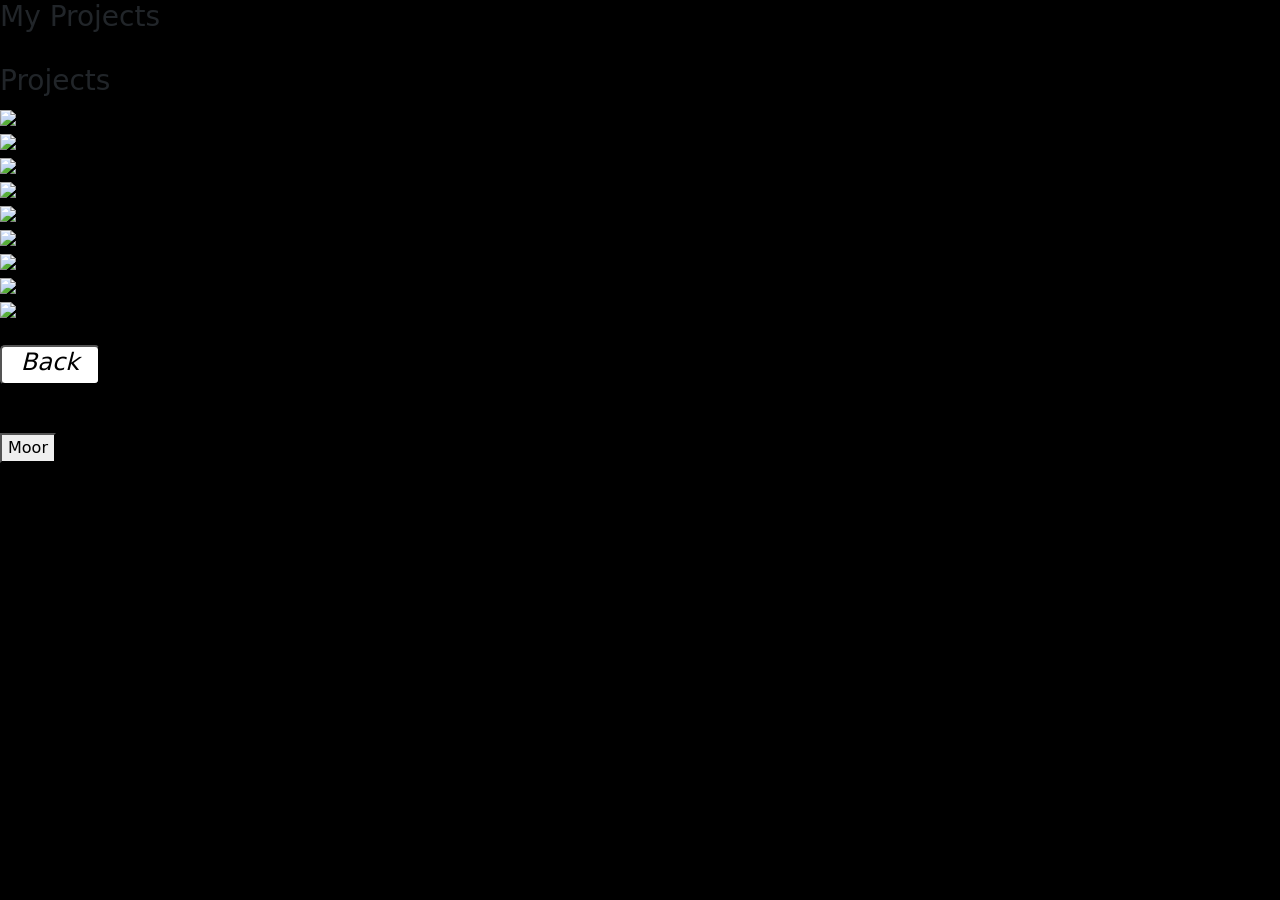
==== project.html @ cc91ec03 "Add files via upload" ====
<!DOCTYPE html>
<html lang="en">
<head>
    <meta charset="UTF-8">
    <meta name="viewport" content="width=device-width, initial-scale=1.0">
    <title>Document</title>
    <!-- Bootstrap CSS -->
  <link href="https://cdn.jsdelivr.net/npm/bootstrap@5.3.2/dist/css/bootstrap.min.css" rel="stylesheet">

  <!-- Google Font -->
  <link href="https://fonts.googleapis.com/css2?family=Cinzel:wght@500;700&display=swap" rel="stylesheet">

  <link rel="stylesheet" type="text/css" href="styles.css">
</head>
<body style="background-color: black;">
      
	<div class="loader">
		<div class="intro">
			<h3 class="intro-title">My Projects</h3>
		</div>
	</div>
      <section id="projects1">
    	<div class="cover1"></div>
    	<h3 class="project-title" style="margin-top: 30px;">Projects</h3>
    	<div class="projects-container1">
			<div class="project1">
				<a href="#"><img class="pro-img" src="img/1119.jpg"></a>
				
			</div>
			<div class="project1">
				<a href="#"><img class="pro-img" src="img/air plan mock up.jpg"></a>
				
			</div>
			<div class="project1">
				<a href="#"><img class="pro-img" src="img/Business Card.jpg"></a>
				
			</div>


            <div class="project1">
				<a href="#"><img class="pro-img" src="img/Coffee.Packaging.Mockup.jpg"></a>
				
			</div>
			<div class="project1">
				<a href="#"><img class="pro-img" src="img/e-01.jpg"></a>
				
			</div>
			<div class="project1">
				<a href="#"><img class="pro-img" src="img/gg.jpg"></a>
				
			</div>

            <div class="project1">
				<a href="#"><img class="pro-img" src="img/M003T125_Coffee_Cup_Holder_05.jpg"></a>
				
			</div>
			<div class="project1">
				<a href="#"><img class="pro-img" src="img/PSD_05.jpg"></a>
				
			</div>
			<div class="project1">
				<a href="#"><img class="pro-img" src="img/Round Sign Mockup.jpg"></a>
				
			</div>

           
    	</div>
        <br>
         <a href="index.html"><button style="width: 100px; height: 40px; border-radius: 5px; background-color: white; color: black;"><b><i><h4>Back</h4></i></b></button></a>
         <br>
         <br>
    	<img class="svg8" src="svg/square-poly.svg" alt="">
    	<img class="svg9" src="svg/square-poly.svg" alt=""> 
        <img class="svg8" src="svg/square-poly.svg" alt="">
    	<img class="svg9" src="svg/square-poly.svg" alt="">
    </section>
    <!-- <a href="project.html" class="nav-btn pos2" style="background-color: white; color: black;">More Projects</a> -->

    <button>Moor</button>
        <!-- Bootstrap JS -->
  <script src="https://cdn.jsdelivr.net/npm/bootstrap@5.3.2/dist/js/bootstrap.bundle.min.js"></script>

</body>
</html>
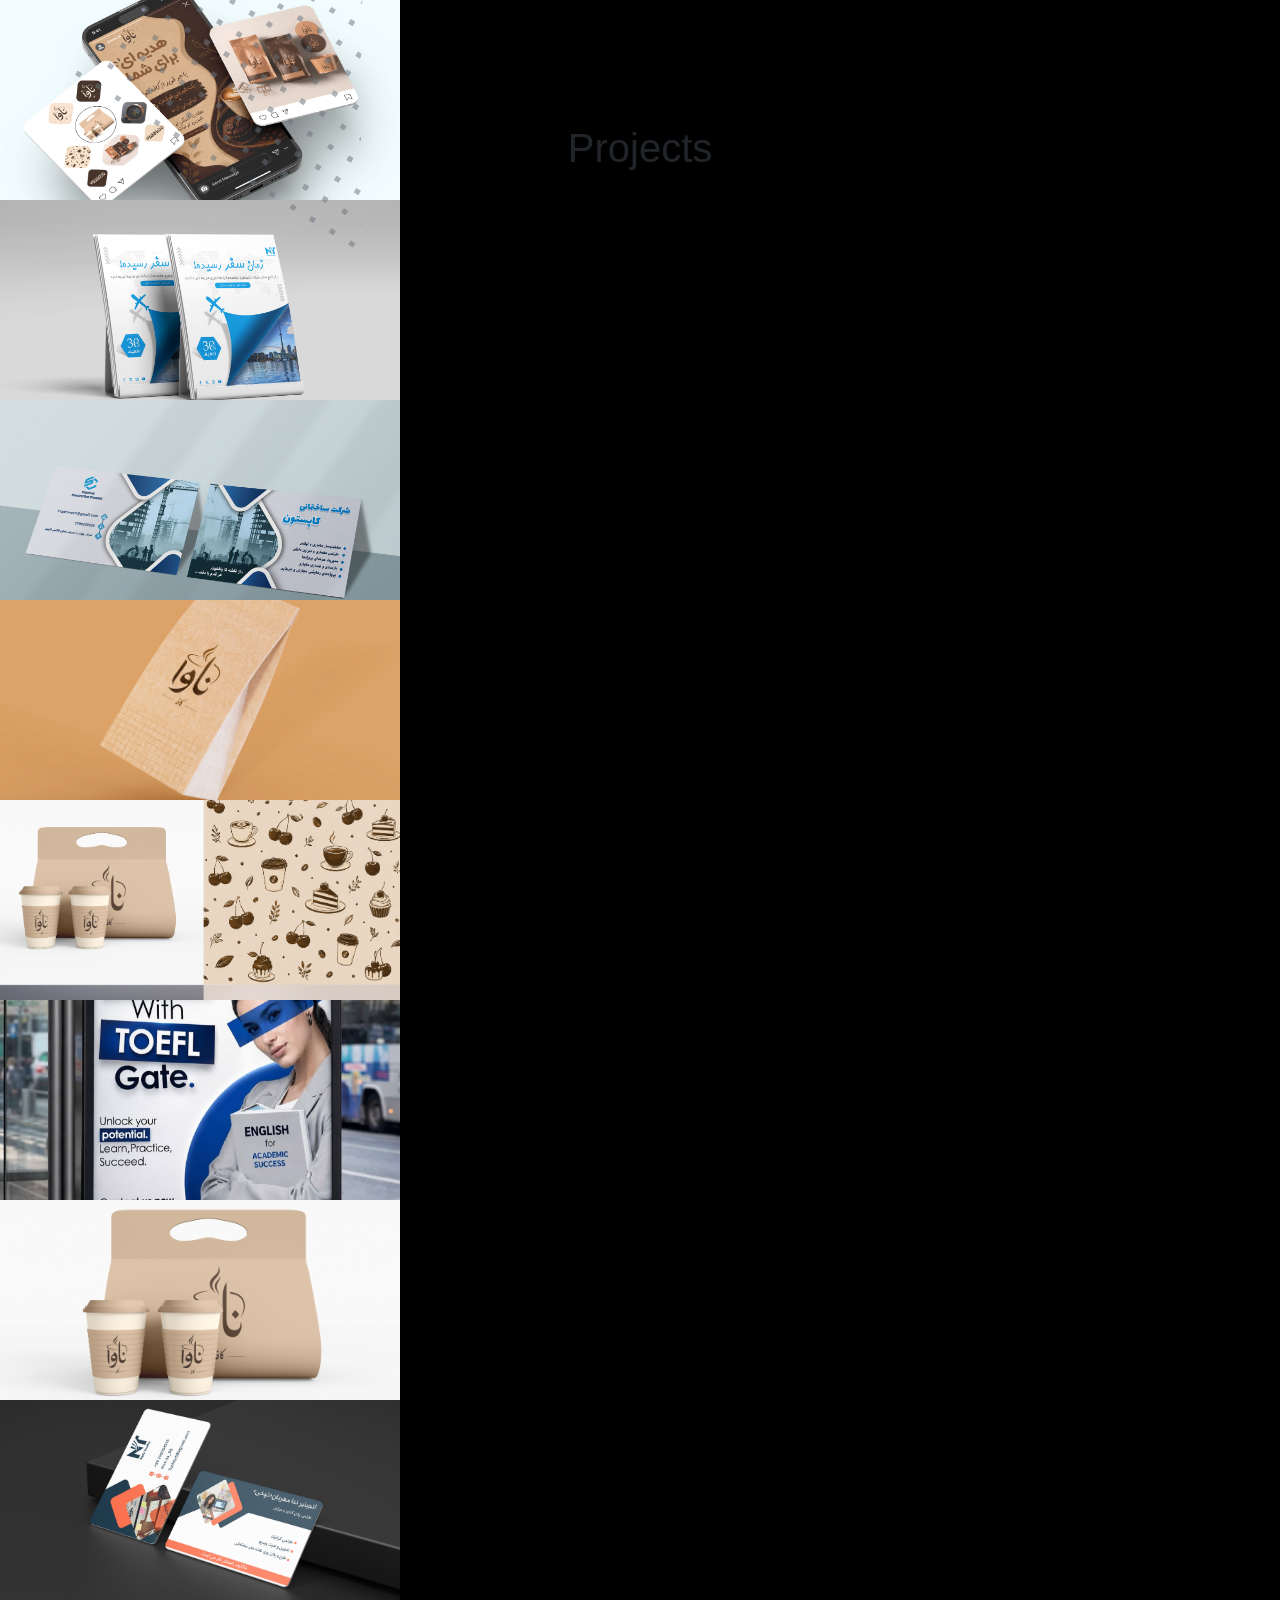
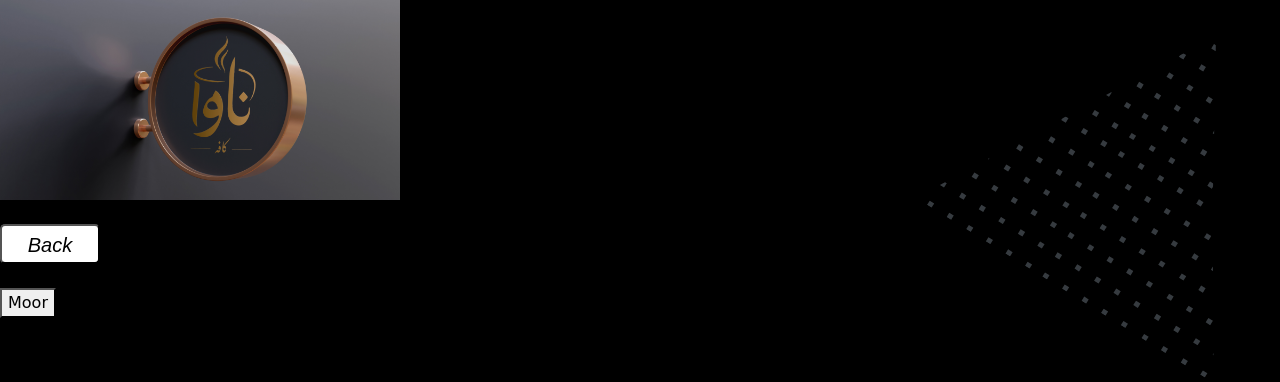
==== commit 91eb9cf2: "Update project.html" ====
--- a/project.html
+++ b/project.html
@@ -24,42 +24,42 @@
     	<h3 class="project-title" style="margin-top: 30px;">Projects</h3>
     	<div class="projects-container1">
 			<div class="project1">
-				<a href="#"><img class="pro-img" src="img/1119.jpg"></a>
+				<a href="#"><img class="pro-img" src="1119.jpg"></a>
 				
 			</div>
 			<div class="project1">
-				<a href="#"><img class="pro-img" src="img/air plan mock up.jpg"></a>
+				<a href="#"><img class="pro-img" src="air plan mock up.jpg"></a>
 				
 			</div>
 			<div class="project1">
-				<a href="#"><img class="pro-img" src="img/Business Card.jpg"></a>
+				<a href="#"><img class="pro-img" src="Business Card.jpg"></a>
 				
 			</div>
 
 
             <div class="project1">
-				<a href="#"><img class="pro-img" src="img/Coffee.Packaging.Mockup.jpg"></a>
+				<a href="#"><img class="pro-img" src="Coffee.Packaging.Mockup.jpg"></a>
 				
 			</div>
 			<div class="project1">
-				<a href="#"><img class="pro-img" src="img/e-01.jpg"></a>
+				<a href="#"><img class="pro-img" src="e-01.jpg"></a>
 				
 			</div>
 			<div class="project1">
-				<a href="#"><img class="pro-img" src="img/gg.jpg"></a>
+				<a href="#"><img class="pro-img" src="gg.jpg"></a>
 				
 			</div>
 
             <div class="project1">
-				<a href="#"><img class="pro-img" src="img/M003T125_Coffee_Cup_Holder_05.jpg"></a>
+				<a href="#"><img class="pro-img" src="M003T125_Coffee_Cup_Holder_05.jpg"></a>
 				
 			</div>
 			<div class="project1">
-				<a href="#"><img class="pro-img" src="img/PSD_05.jpg"></a>
+				<a href="#"><img class="pro-img" src="PSD_05.jpg"></a>
 				
 			</div>
 			<div class="project1">
-				<a href="#"><img class="pro-img" src="img/Round Sign Mockup.jpg"></a>
+				<a href="#"><img class="pro-img" src="Round Sign Mockup.jpg"></a>
 				
 			</div>
 
@@ -69,10 +69,10 @@
          <a href="index.html"><button style="width: 100px; height: 40px; border-radius: 5px; background-color: white; color: black;"><b><i><h4>Back</h4></i></b></button></a>
          <br>
          <br>
-    	<img class="svg8" src="svg/square-poly.svg" alt="">
-    	<img class="svg9" src="svg/square-poly.svg" alt=""> 
-        <img class="svg8" src="svg/square-poly.svg" alt="">
-    	<img class="svg9" src="svg/square-poly.svg" alt="">
+    	<img class="svg8" src="square-poly.svg" alt="">
+    	<img class="svg9" src="square-poly.svg" alt=""> 
+        <img class="svg8" src="square-poly.svg" alt="">
+    	<img class="svg9" src="square-poly.svg" alt="">
     </section>
     <!-- <a href="project.html" class="nav-btn pos2" style="background-color: white; color: black;">More Projects</a> -->
 
@@ -81,4 +81,4 @@
   <script src="https://cdn.jsdelivr.net/npm/bootstrap@5.3.2/dist/js/bootstrap.bundle.min.js"></script>
 
 </body>
-</html>+</html>
--- a/styles.css
+++ b/styles.css
@@ -0,0 +1,1806 @@
+ body{
+	margin: 0;
+	padding: 0;
+	box-sizing: border-box;
+	overflow-x: hidden;
+	background: #fff;
+  }
+  
+  *,
+  *::before,
+  *::after{
+	box-sizing: inherit;
+  }
+  
+  html{
+	scroll-behavior: smooth;
+  }
+  
+  h1{
+	font-size: clamp(42px, 6vw, 70px);
+	font-family: "Lato", sans-serif;
+	line-height: 1.15;
+	margin: 0;
+  }
+  
+  h2{
+	font-size: clamp(20px, 3vw, 28px);
+	font-family: "Commissioner", sans-serif;
+	margin: 0;
+  }
+  
+  h3{
+	font-size: clamp(28px, 5vw, 40px);
+	font-family: "Condiment", cursive;
+	line-height: 1.2;
+	margin: 0;
+  }
+  
+  h4{
+	font-size: clamp(16px, 2vw, 20px);
+	font-family: "Commissioner", sans-serif;
+	line-height: 1.8;
+	margin: 0;
+  }
+  
+  p{
+	font-family: "Lato", sans-serif;
+	line-height: 1.8;
+	margin: 0;
+  }
+  
+  img{
+	max-width: 100%;
+	display: block;
+  }
+  
+  a{
+	color: #000;
+	text-decoration: none;
+	transition: .3s;
+  }
+  
+  ul{
+	margin: 0;
+	padding: 0;
+	list-style: none;
+  }
+  
+  .about-title{
+	font-family: "Lato", sans-serif;
+	float: right;
+	padding: 40px 25px;
+  }
+  
+  .project-title{
+	font-family: "Lato", sans-serif;
+	position: absolute;
+	top: 5%;
+	left: 50%;
+	transform: translateX(-50%);
+  }
+  
+  .contact-title{
+	font-family: "Lato", sans-serif;
+  }
+  
+  .contact-tagline{
+	font-family: "Lato", sans-serif;
+	color: hotpink;
+  }
+ /* ===========================
+	 PRELOADER
+  =========================== */
+  
+  .loader{
+	position: fixed;
+	inset: 0;
+	width: 100%;
+	height: 100vh;
+	background: pink;
+	display: flex;
+	justify-content: center;
+	align-items: center;
+	z-index: 9999;
+	overflow: hidden;
+	animation: loader 2s ease 2s forwards;
+  }
+  
+  .loader .intro{
+	text-align: center;
+  }
+  
+  .loader .intro h3{
+	font-size: clamp(50px, 8vw, 120px);
+	color: #000;
+	line-height: 1.2;
+  }
+  
+  @keyframes loader{
+	0%{
+	  opacity:1;
+	  visibility:visible;
+	}
+  
+	90%{
+	  opacity:0;
+	}
+  
+	100%{
+	  opacity:0;
+	  visibility:hidden;
+	  z-index:-999;
+	}
+  }
+  
+  /* ===========================
+	 LANDING PAGE
+  =========================== */
+  
+  #landingPage{
+	width:100%;
+	min-height:100vh;
+	position:relative;
+	overflow:hidden;
+	display:flex;
+	justify-content:center;
+	align-items:center;
+  }
+  
+  .header{
+	position:absolute;
+	top:0;
+	left:0;
+	width:220px;
+	height:80px;
+	background:pink;
+	display:flex;
+	justify-content:center;
+	align-items:center;
+  }
+  
+  .line{
+	position:absolute;
+	bottom:0;
+	left:0;
+	width:100%;
+	height:2px;
+	background:#000;
+  }
+  
+  .nav{
+	position:absolute;
+	top:25px;
+	right:40px;
+  }
+  
+  .nav ul{
+	display:flex;
+	gap:30px;
+  }
+  
+  .nav li{
+	display:block;
+  }
+  
+  .nav li a{
+	font-family:"Commissioner",sans-serif;
+	font-size:18px;
+	color:#000;
+	transition:.3s;
+  }
+  
+  .nav li a:hover{
+	color:hotpink;
+  }
+  
+  .nav-btn{
+	display:inline-block;
+	padding:12px 30px;
+	background:hotpink;
+	color:#fff;
+	border-radius:30px;
+	font-family:"Commissioner",sans-serif;
+	box-shadow:0 8px 15px rgba(0,0,0,.25);
+	transition:.3s;
+  }
+  
+  .nav-btn1:hover{
+	background:rgb(0, 0, 0);
+	color:#fff;
+  }
+
+  .nav-btn1{
+	display:inline-block;
+	padding:12px 30px;
+	background:rgb(0, 0, 0);
+	color:#fff;
+	border-radius:30px;
+	font-family:"Commissioner",sans-serif;
+	box-shadow:0 8px 15px rgba(0,0,0,.25);
+	transition:.3s;
+  }
+  
+  .nav-btn1:hover{
+	background:rgb(0, 0, 0);
+	color:#fff;
+  }
+  
+  .title{
+	position:absolute;
+	top:22%;
+	left:12%;
+	max-width:650px;
+	z-index:2;
+  }
+  
+  .title h1{
+	margin-bottom:20px;
+  }
+  
+  .sidebar{
+	position:absolute;
+	right:0;
+	top:18%;
+	width:42%;
+	height:72%;
+	background:pink;
+  }
+  
+  .strip{
+	position:absolute;
+	right:0;
+	bottom:0;
+	width:18px;
+	height:35%;
+	background:#000;
+  }
+  /* ===========================
+	 LANDING SHAPES
+  =========================== */
+  
+  .svg2{
+	position:absolute;
+	top:20%;
+	left:30%;
+	width:300px;
+	height:auto;
+	z-index:1;
+	animation:svgTwo 4s ease-in-out infinite alternate;
+  }
+  
+  @keyframes svgTwo{
+	from{
+	  transform:translateY(0);
+	}
+	to{
+	  transform:translateY(40px);
+	}
+  }
+  
+  
+  .svg4{
+	position:absolute;
+	top:70%;
+	left:-5%;
+	width:300px;
+	height:auto;
+	z-index:1;
+	animation:svgFour 8s ease-in-out infinite alternate;
+  }
+  
+  @keyframes svgFour{
+	from{
+	  transform:translateY(0);
+	}
+	to{
+	  transform:translateY(-170px);
+	}
+  }
+  
+  
+  .svg5{
+	position:absolute;
+	top:0;
+	right:10%;
+	width:300px;
+	height:auto;
+	z-index:1;
+	animation:svgFive 6s ease-in-out infinite alternate;
+  }
+  
+  @keyframes svgFive{
+	from{
+	  transform:rotate(0deg);
+	}
+	to{
+	  transform:translateY(-100px) rotate(90deg);
+	}
+  }
+  
+  
+  /* ===========================
+	 ABOUT SECTION
+  =========================== */
+  
+  #about{
+	width:100%;
+	min-height:50vh;
+	position:relative;
+	display:flex;
+	justify-content:center;
+	align-items:center;
+	overflow:hidden;
+  }
+  
+  .topbar{
+	position:absolute;
+	top:10%;
+	left:0;
+	width:30%;
+	height:35%;
+	background:pink;
+  }
+  
+  .box{
+	width:55%;
+	min-height:300px;
+	border:3px solid #000;
+	padding:40px;
+	display:flex;
+	align-items:center;
+	justify-content:center;
+	z-index:2;
+  }
+  
+  .box h4{
+	text-align:center;
+  }
+  
+  
+  .svg1{
+	position:absolute;
+	left:10%;
+	bottom:5%;
+	width:350px;
+	animation:svgOne 8s ease-in-out infinite alternate;
+  }
+  
+  @keyframes svgOne{
+	from{
+	  transform:translateY(0);
+	}
+	to{
+	  transform:translateY(-200px);
+	}
+  }
+  
+  
+  .svg3{
+	position:absolute;
+	right:0;
+	top:10%;
+	width:350px;
+	animation:svgThree 5s ease-in-out infinite alternate;
+  }
+  
+  @keyframes svgThree{
+	from{
+	  transform:translateY(0);
+	}
+	to{
+	  transform:translateY(200px);
+	}
+  }
+  
+  @media (max-width: 768px) {
+
+    .about{
+        width: 100%;
+        padding: 40px 20px;
+    }
+
+    .about-box{
+        width: 90%;
+        max-height: 100%;
+        margin: 0 auto;
+        padding: 20px;
+    }
+
+    .about-box p{
+        font-size: 26px;
+        line-height: 1.8;
+        text-align: center;
+    }
+
+}
+  /* ===========================
+	 SKILLS SECTION
+  =========================== */
+  
+  #skills{
+	width:100%;
+	min-height:110vh;
+	position:relative;
+	overflow:hidden;
+  }
+  
+  
+  .sidebar3{
+	position:absolute;
+	right:0;
+	top:5%;
+	width:10%;
+	height:80%;
+	background:pink;
+  }
+  
+  
+  .sidebar4{
+	position:absolute;
+	left:0;
+	top:5%;
+	width:10%;
+	height:80%;
+	background:pink;
+  }
+  
+  
+  .strip3{
+	position:absolute;
+	top:8%;
+	right:0;
+	width:40%;
+	height:25%;
+	background:#000;
+	display:flex;
+	align-items:center;
+	padding:20px;
+  }
+  
+  
+  .photo{
+	width:150px;
+	height:150px;
+	object-fit:cover;
+	border-radius:50%;
+  }
+  
+  
+  .bio{
+	color:white;
+	margin-left:30px;
+  }
+  
+  
+  .education{
+	width:40%;
+	position:absolute;
+	top:10%;
+	left:15%;
+  }
+  
+  
+  .experience{
+	width:40%;
+	position:absolute;
+	top:55%;
+	left:15%;
+  }
+  
+  
+  .h3{
+	font-family:"Lato",sans-serif;
+	line-height:1.2;
+  }
+  
+  
+  .h4{
+	font-size:18px;
+	padding:0;
+	line-height:1.5;
+  }
+  
+  
+  .imp{
+	color:hotpink;
+	padding-left:20px;
+  }
+  
+  
+  .imp2{
+	padding-left:30px;
+  }
+   /* ===========================
+	 SKILLS LIST
+  =========================== */
+  
+  .skills-set{
+	width:350px;
+	position:absolute;
+	top:35%;
+	right:12%;
+  }
+  
+  
+  .h2{
+	font-family:"Lato",sans-serif;
+	font-size:40px;
+	margin-bottom:40px;
+  }
+  
+  
+  .ul{
+	padding:0;
+  }
+  
+  
+  .li{
+	position:relative;
+	display:block;
+	margin:45px 0;
+	font-family:"Commissioner",sans-serif;
+	font-size:18px;
+	text-transform:uppercase;
+  }
+  
+  
+  .li:before{
+	content:"";
+	position:absolute;
+	left:0;
+	top:35px;
+	width:100%;
+	height:12px;
+	background:pink;
+	border-radius:20px;
+  }
+  
+  
+  .li:after{
+	content:"";
+	position:absolute;
+	left:0;
+	top:35px;
+	height:12px;
+	background:#000;
+	border-radius:20px;
+  }
+  
+  
+  .li.html:after{
+	width:90%;
+  }
+  
+  
+  .li.css:after{
+	width:80%;
+  }
+  
+  
+  .li.js:after{
+	width:75%;
+  }
+  
+  
+  .li.ng:after{
+	width:60%;
+  }
+  
+  
+  
+  .svg10{
+	position:absolute;
+	left:0;
+	top:50%;
+	width:200px;
+	animation:svgTen 7s infinite alternate;
+  }
+  
+  
+  @keyframes svgTen{
+	from{
+	  transform:rotate(0);
+	}
+  
+	to{
+	  transform:translateY(-200px) rotate(360deg);
+	}
+  }
+  
+  
+  .svg11{
+	position:absolute;
+	right:10%;
+	top:20%;
+	width:300px;
+	animation:svgElven 5s infinite alternate;
+  }
+  
+  
+  @keyframes svgElven{
+	from{
+	  transform:translateY(0);
+	}
+  
+	to{
+	  transform:translateY(300px);
+	}
+  }
+  
+  
+  /* ===========================
+	 PROJECTS
+  =========================== */
+  
+  #projects{
+	width:100%;
+	min-height:80vh;
+	background:#000;
+	position:relative;
+	text-align:center;
+	overflow:hidden;
+	height: 80vh;
+  }
+  
+  
+  .cover{
+	width:100%;
+	height:1350px;
+	background:pink;
+	transform:skewY(-3deg);
+  }
+  
+  
+  .projects-container{
+	position:absolute;
+	top:30%;
+	left:0;
+	width:100%;
+	display:flex;
+	justify-content:center;
+	gap:30px;
+	z-index:2;
+  }
+  
+  
+  .project{
+	width:30%;
+  }
+  
+  
+  .pro-img{
+	width:100%;
+	max-width:400px;
+	height:200px;
+	object-fit:cover;
+	box-shadow:0 8px 15px rgba(0,0,0,.4);
+  }
+  
+  
+  .pos2{
+	position:absolute;
+	bottom:10%;
+	left:50%;
+	transform:translateX(-50%);
+  }
+  
+  
+  
+  .svg8{
+	position:absolute;
+	top:-5%;
+	left:5%;
+	width:300px;
+	animation:svgEight 10s infinite alternate;
+  }
+  
+  
+  @keyframes svgEight{
+	from{
+	  transform:rotate(0);
+	}
+  
+	to{
+	  transform:translateX(700px) rotate(360deg);
+	}
+  }
+  
+  
+  .svg9{
+	position:absolute;
+	bottom:-5%;
+	right:5%;
+	width:300px;
+	animation:svgNine 10s infinite alternate;
+  }
+  
+  
+  @keyframes svgNine{
+	from{
+	  transform:rotate(0);
+	}
+  
+	to{
+	  transform:translateX(-700px) rotate(-360deg);
+	}
+  }
+  /* ===========================
+	 CONTACT SECTION
+  =========================== */
+  
+  #contacts{
+	width:100%;
+	min-height:60vh;
+	position:relative;
+	display:flex;
+	justify-content:center;
+	align-items:center;
+	overflow:hidden;
+  }
+  
+  
+  .contact-me{
+	width:50%;
+	text-align:center;
+  }
+  
+  
+  .contact-me p{
+	font-size:18px;
+  }
+  
+  
+  .svg6{
+	position:absolute;
+	left:5%;
+	top:35%;
+	width:300px;
+	animation:svgSix 10s infinite alternate;
+  }
+  
+  
+  @keyframes svgSix{
+	from{
+	  transform:translate(0) rotate(0deg);
+	}
+  
+	to{
+	  transform:translate(150px,-100px) rotate(360deg);
+	}
+  }
+  
+  
+  .svg7{
+	position:absolute;
+	right:3%;
+	top:0;
+	width:300px;
+	animation:svgSeven 8s infinite alternate;
+  }
+  
+  
+  @keyframes svgSeven{
+	from{
+	  transform:translate(0) rotate(0deg);
+	}
+  
+	to{
+	  transform:translate(-250px,100px) rotate(-360deg);
+	}
+  }
+  
+  
+  
+  /* ===========================
+	 FOOTER
+  =========================== */
+  
+  
+  #footer{
+	width:100%;
+	min-height:30vh;
+	background:#f6f6f6;
+	position:relative;
+	display:flex;
+	justify-content:center;
+	align-items:center;
+  }
+  
+  
+  .footer-social-icons ul{
+	display:flex;
+	gap:25px;
+  }
+  
+  
+  .footer-social-icons ul li a{
+	width:70px;
+	height:70px;
+	display:flex;
+	justify-content:center;
+	align-items:center;
+	background:#000;
+	color:#fff;
+	border-radius:50%;
+	font-size:30px;
+	transition:.3s;
+  }
+  
+  
+  .footer-social-icons ul li a:hover{
+	background:hotpink;
+	transform:translateY(-10px);
+  }
+  
+  
+  .sidebar2{
+	width:30%;
+	height:100%;
+	position:absolute;
+	right:0;
+	top:0;
+	background:pink;
+	display:flex;
+	justify-content:center;
+	align-items:center;
+  }
+  
+  
+  .sidebar2 p{
+	padding:0;
+	text-align:center;
+	font-size:16px;
+  }
+  
+  
+  .strip2{
+	position:absolute;
+	right:0;
+	bottom:0;
+	width:10px;
+	height:50%;
+	background:#000;
+  }
+  
+  
+  
+  /* ===========================
+	 RESPONSIVE MOBILE
+  =========================== */
+  
+  
+  @media(max-width:1020px){
+  
+	#landingPage{
+	  min-height:900px;
+	}
+  
+  
+	.header{
+	  width:150px;
+	  height:60px;
+	}
+  
+  
+	.nav{
+	  display:none;
+	}
+  
+  
+	.title{
+	  position:relative;
+	  top:auto;
+	  left:auto;
+	  padding:150px 25px 0;
+	  text-align:center;
+	  max-width:100%;
+	}
+  
+  
+	.title h1{
+	  font-size:40px;
+	  margin-bottom:20px;
+	}
+  
+  
+	.sidebar{
+	  width:80%;
+	  height:40%;
+	  top:auto;
+	  bottom:0;
+	}
+  
+  
+	.svg2,
+	.svg4,
+	.svg5{
+	  width:150px;
+	}
+  
+  
+  
+	/* ABOUT */
+  
+	#about{
+	  padding:50px 20px;
+	}
+  
+  
+	.topbar{
+	  width:70%;
+	  height:150px;
+	}
+  
+  
+	.box{
+	  width:90%;
+	  min-height:auto;
+	  padding:25px;
+	}
+  
+  
+	.box h4{
+	  font-size:22px;
+	}
+  
+  
+  
+	/* SKILLS */
+  
+	#skills{
+	  min-height:1600px;
+	}
+  
+  
+	.strip3{
+	  position:relative;
+	  width:100%;
+	  height:auto;
+	  top:0;
+	  padding:20px;
+	}
+  
+  
+	.photo{
+	  width:100px;
+	  height:100px;
+	}
+  
+  
+	.bio{
+	  margin-left:15px;
+	}
+  
+  
+	.education,
+	.experience{
+	  position:relative;
+	  width:90%;
+	  top:auto;
+	  left:auto;
+	  margin:50px auto;
+	}
+  
+  
+	.skills-set{
+	  position:relative;
+	  width:85%;
+	  top:auto;
+	  right:auto;
+	  margin:50px auto;
+	}
+  
+  
+	.h2{
+	  font-size:35px;
+	}
+  
+  
+	.li{
+	  font-size:16px;
+	}
+  
+  
+  
+	/* PROJECTS */
+  
+	#projects{
+	  min-height:1200px;
+	}
+  
+  
+	.projects-container{
+	  top:20%;
+	  flex-direction:column;
+	  align-items:center;
+	}
+  
+  
+	.project{
+	  width:90%;
+	  margin-bottom:30px;
+	}
+  
+  
+	.pro-img{
+	  width:100%;
+	  height:auto;
+	}
+  
+  
+	.project-title{
+	  font-size:35px;
+	}
+  
+  
+	.pos2{
+	  bottom:5%;
+	}
+  
+  
+  
+	/* FOOTER */
+  
+  
+	.footer-social-icons ul{
+	  gap:10px;
+	}
+  
+  
+	.footer-social-icons ul li a{
+	  width:55px;
+	  height:55px;
+	  font-size:22px;
+	}
+  
+  
+	.sidebar2{
+	  width:100%;
+	  height:60px;
+	  top:auto;
+	  bottom:0;
+	}
+  
+  }
+ /* ===========================
+	 SMALL MOBILE DEVICES
+  =========================== */
+  
+  @media(max-width:600px){
+  
+	body{
+	  overflow-x:hidden;
+	}
+  
+  
+	h1{
+	  font-size:34px;
+	  line-height:1.3;
+	}
+  
+  
+	h3{
+	  font-size:28px;
+	}
+  
+  
+	h4{
+	  font-size:15px;
+	  line-height:1.7;
+	}
+  
+  
+	/* HEADER */
+  
+	.header{
+	  width:120px;
+	  height:55px;
+	}
+  
+  
+	.header h3{
+	  font-size:25px;
+	}
+  
+  
+	/* LANDING */
+  
+	#landingPage{
+	  min-height:750px;
+	}
+  
+  
+	.title{
+	  padding:120px 20px 0;
+	}
+  
+  
+	.title h1{
+	  text-align:center;
+	  font-size:32px;
+	}
+  
+  
+	.sidebar{
+	  width:85%;
+	  height:35%;
+	}
+  
+  
+	.strip{
+	  width:12px;
+	}
+  
+  
+  
+	/* ABOUT */
+  
+	#about{
+	  min-height:700px;
+	}
+  
+  
+	.about-title{
+	  padding:20px;
+	  font-size:25px;
+	}
+  
+  
+	.topbar{
+	  height:120px;
+	}
+  
+  
+	.box{
+	  width:90%;
+	  padding:20px;
+	}
+  
+  
+	.box h4{
+	  font-size:14px;
+	  line-height:1.8;
+	}
+  
+  
+  
+	/* SKILLS */
+  
+	#skills{
+	  min-height:1700px;
+	}
+  
+  
+	.sidebar3,
+	.sidebar4{
+	  display:none;
+	}
+  
+  
+	.strip3{
+	  display:flex;
+	  flex-direction:column;
+	  align-items:center;
+	  text-align:center;
+	}
+  
+  
+	.bio{
+	  margin:15px 0 0;
+	}
+  
+  
+	.education,
+	.experience{
+	  margin-top:40px;
+	}
+  
+  
+	.imp,
+	.imp2{
+	  padding-left:0;
+	}
+  
+  
+	.svg10,
+	.svg11{
+	  display:none;
+	}
+  
+  
+  
+	/* PROJECTS */
+  
+  
+	#projects{
+	  min-height:1000px;
+	}
+  
+  
+	.projects-container{
+	  gap:20px;
+	}
+  
+  
+	.project{
+	  width:85%;
+	}
+  
+  
+	.project-title{
+	  top:5%;
+	  font-size:30px;
+	}
+  
+  
+	.pos2{
+	  font-size:16px;
+	  padding:10px 25px;
+	}
+  
+  
+  
+	/* FOOTER */
+  
+  
+	#footer{
+	  min-height:300px;
+	  padding-bottom:70px;
+	}
+  
+  
+	.footer-social-icons ul{
+	  flex-wrap:wrap;
+	  justify-content:center;
+	}
+  
+  
+	.sidebar2{
+	  height:70px;
+	}
+  
+  
+	.sidebar2 p{
+	  font-size:12px;
+	}
+  
+  }
+  
+  
+  
+  /* ===========================
+	 TABLET
+  =========================== */
+  
+  
+  @media(min-width:601px) and (max-width:1020px){
+  
+	.title h1{
+	  font-size:50px;
+	}
+  
+  
+	.box{
+	  width:75%;
+	}
+  
+  
+	.education,
+	.experience{
+	  width:70%;
+	}
+  
+  
+	.skills-set{
+	  width:60%;
+	}
+  
+  
+	.projects-container{
+	  flex-wrap:wrap;
+	}
+  
+  
+	.project{
+	  width:45%;
+	}
+  
+  
+	.pro-img{
+	  height:250px;
+	}
+  
+  }
+   /* ===========================
+	 FINAL FIXES
+  =========================== */
+  
+  
+  @media(max-width:1020px){
+  
+	.svg1,
+	.svg2,
+	.svg3,
+	.svg4,
+	.svg5,
+	.svg6,
+	.svg7,
+	.svg8,
+	.svg9{
+	  opacity:.4;
+	}
+  
+  
+	.nav ul{
+	  display:none;
+	}
+  
+  
+	.nav{
+	  display:none;
+	}
+  
+  
+	.line{
+	  display:none;
+	}
+  
+  
+	.loader .intro h3{
+	  font-size:50px;
+	}
+  
+  
+  
+	/* Prevent text overflow */
+  
+	.box,
+	.education,
+	.experience,
+	.skills-set,
+	.contact-me{
+	  overflow-wrap:break-word;
+	  word-break:normal;
+	}
+  
+  
+  
+	/* Keep images inside screen */
+  
+	.pro-img{
+	  max-width:100%;
+	  height:auto;
+	}
+  
+  
+	.photo{
+	  max-width:100%;
+	  object-fit:cover;
+	}
+  
+  
+  }
+  
+  
+  
+  @media(max-width:400px){
+  
+  
+	.title h1{
+	  font-size:28px;
+	}
+  
+  
+	.header{
+	  width:100px;
+	}
+  
+  
+	.header h3{
+	  font-size:22px;
+	}
+  
+  
+	.box{
+	  padding:15px;
+	}
+  
+  
+	.box h4{
+	  font-size:13px;
+	}
+  
+  
+	.skills-set{
+	  width:90%;
+	}
+  
+  
+	.h2{
+	  font-size:28px;
+	}
+  
+  
+	.li{
+	  font-size:14px;
+	}
+  
+  
+	.footer-social-icons ul li a{
+	  width:45px;
+	  height:45px;
+	  font-size:18px;
+	}
+  
+  }
+  
+  
+  
+  /* ===========================
+	 DESKTOP FIX
+  =========================== */
+  
+  
+  @media(min-width:1021px){
+  
+  
+	.title{
+	  left:35%;
+	}
+  
+  
+	.box{
+	  max-width:700px;
+	}
+  
+  
+	.projects-container{
+	  align-items:center;
+	}
+  
+  
+  }
+  
+  
+  
+  /* ===========================
+	 ANIMATION PERFORMANCE
+  =========================== */
+  
+  
+  .svg1,
+  .svg2,
+  .svg3,
+  .svg4,
+  .svg5,
+  .svg6,
+  .svg7,
+  .svg8,
+  .svg9,
+  .svg10,
+  .svg11{
+	will-change:transform;
+  }
+  
+  
+  /* Remove old fixed spacing */
+  
+  .para{
+	position:relative;
+	top:auto;
+	left:auto;
+  }
+  
+  
+  /* Button alignment */
+  
+  .nav-btn{
+	white-space:nowrap;
+  }
+  
+  
+  /* Fix footer text */
+  
+  #footer p{
+	padding-top:0;
+  }
+  
+  
+  
+  /* Accessibility */
+  
+  button,
+  a{
+	-webkit-tap-highlight-color:transparent;
+  }
+  /* ===========================
+	 EXTRA RESPONSIVE CLEAN UP
+  =========================== */
+  
+  
+  @media(max-width:1020px){
+  
+	#landingPage,
+	
+	#skills,
+	#projects,
+	#contacts,
+	#footer{
+	  width:100%;
+	  overflow:hidden;
+	}
+  
+  
+	.title{
+	  width:100%;
+	  padding-left:20px;
+	  padding-right:20px;
+	}
+  
+  
+	.title h1{
+	  white-space:normal;
+	}
+  
+  
+	.sidebar{
+	  z-index:-1;
+	}
+  
+  
+	.cover{
+	  position:absolute;
+	  top:0;
+	  left:0;
+	}
+  
+  
+	.projects-container{
+	  position:absolute;
+	  z-index:3;
+	}
+  
+  
+	.project{
+	  display:flex;
+	  justify-content:center;
+	}
+  
+  
+	.footer-social-icons{
+	  width:100%;
+	}
+  
+  }
+  
+  
+  /* ===========================
+	 VERY SMALL PHONES
+  =========================== */
+  
+  
+  @media(max-width:360px){
+  
+  
+	#landingPage{
+	  min-height:700px;
+	}
+  
+  
+	.title{
+	  padding-top:100px;
+	}
+  
+  
+	.title h1{
+	  font-size:25px;
+	}
+  
+  
+	.sidebar{
+	  height:30%;
+	}
+  
+  
+	.box{
+	  width:95%;
+	}
+  
+  
+	.project-title{
+	  font-size:26px;
+	}
+  
+  
+	.project{
+	  width:95%;
+	}
+  
+  
+	.nav-btn{
+	  padding:8px 20px;
+	  font-size:14px;
+	}
+  
+  }
+  
+  
+  
+  /* ===========================
+	 HEIGHT FIX FOR MOBILE
+  =========================== */
+  
+  
+  @media(max-width:1020px) and (max-height:700px){
+  
+	#landingPage{
+	  min-height:850px;
+	}
+  
+  
+	#skills{
+	  min-height:1500px;
+	}
+  
+  
+	#projects{
+	  min-height:900px;
+	}
+  
+  }
+  
+  
+  
+  /* ===========================
+	 PRINT SAFE
+  =========================== */
+  
+  
+  @media print{
+  
+	.loader,
+	.svg1,
+	.svg2,
+	.svg3,
+	.svg4,
+	.svg5,
+	.svg6,
+	.svg7,
+	.svg8,
+	.svg9,
+	.svg10,
+	.svg11{
+	  display:none;
+	}
+  
+  
+	body{
+	  color:#000;
+	  background:#fff;
+	}
+  
+  }
+    /* ===========================
+	 FINAL MOBILE OVERFLOW FIX
+  =========================== */
+  
+  *{
+	max-width:100%;
+  }
+  
+  
+  section{
+	position:relative;
+  }
+  
+  
+  @media(max-width:1020px){
+  
+	.header,
+	.sidebar,
+	.strip,
+	.topbar,
+	.box,
+	.strip3,
+	.sidebar2{
+	  max-width:100%;
+	}
+  
+  
+	.education h4,
+	.experience h4,
+	.bio h4{
+	  overflow-wrap:anywhere;
+	}
+  
+  
+	.footer-social-icons ul{
+	  width:100%;
+	  justify-content:center;
+	}
+  
+  
+	.footer-social-icons ul li{
+	  padding:0;
+	}
+  
+  }
+  
+  
+  
+  /* ===========================
+	 TEXT ALIGN FIX
+  =========================== */
+  
+  
+  @media(max-width:600px){
+  
+	.education,
+	.experience,
+	.skills-set,
+	.contact-me{
+	  text-align:center;
+	}
+  
+  
+	.imp,
+	.imp2{
+	  padding-left:0;
+	}
+  
+  
+	.h3{
+	  font-size:26px;
+	}
+  
+  
+	.h4{
+	  font-size:14px;
+	}
+  
+  }
+  
+  
+  
+  /* ===========================
+	 IMAGE RESPONSIVE FIX
+  =========================== */
+  
+  
+  img{
+	height:auto;
+  }
+  
+  
+  .svg1,
+  .svg2,
+  .svg3,
+  .svg4,
+  .svg5,
+  .svg6,
+  .svg7,
+  .svg8,
+  .svg9,
+  .svg10,
+  .svg11{
+	pointer-events:none;
+  }
+  
+  
+  
+  /* ===========================
+	 SMOOTH SCROLL
+  =========================== */
+  
+  html{
+	scroll-behavior:smooth;
+  }
+  
+  
+  
+  /* ===========================
+	 END OF CSS
+  =========================== */
+
+ 
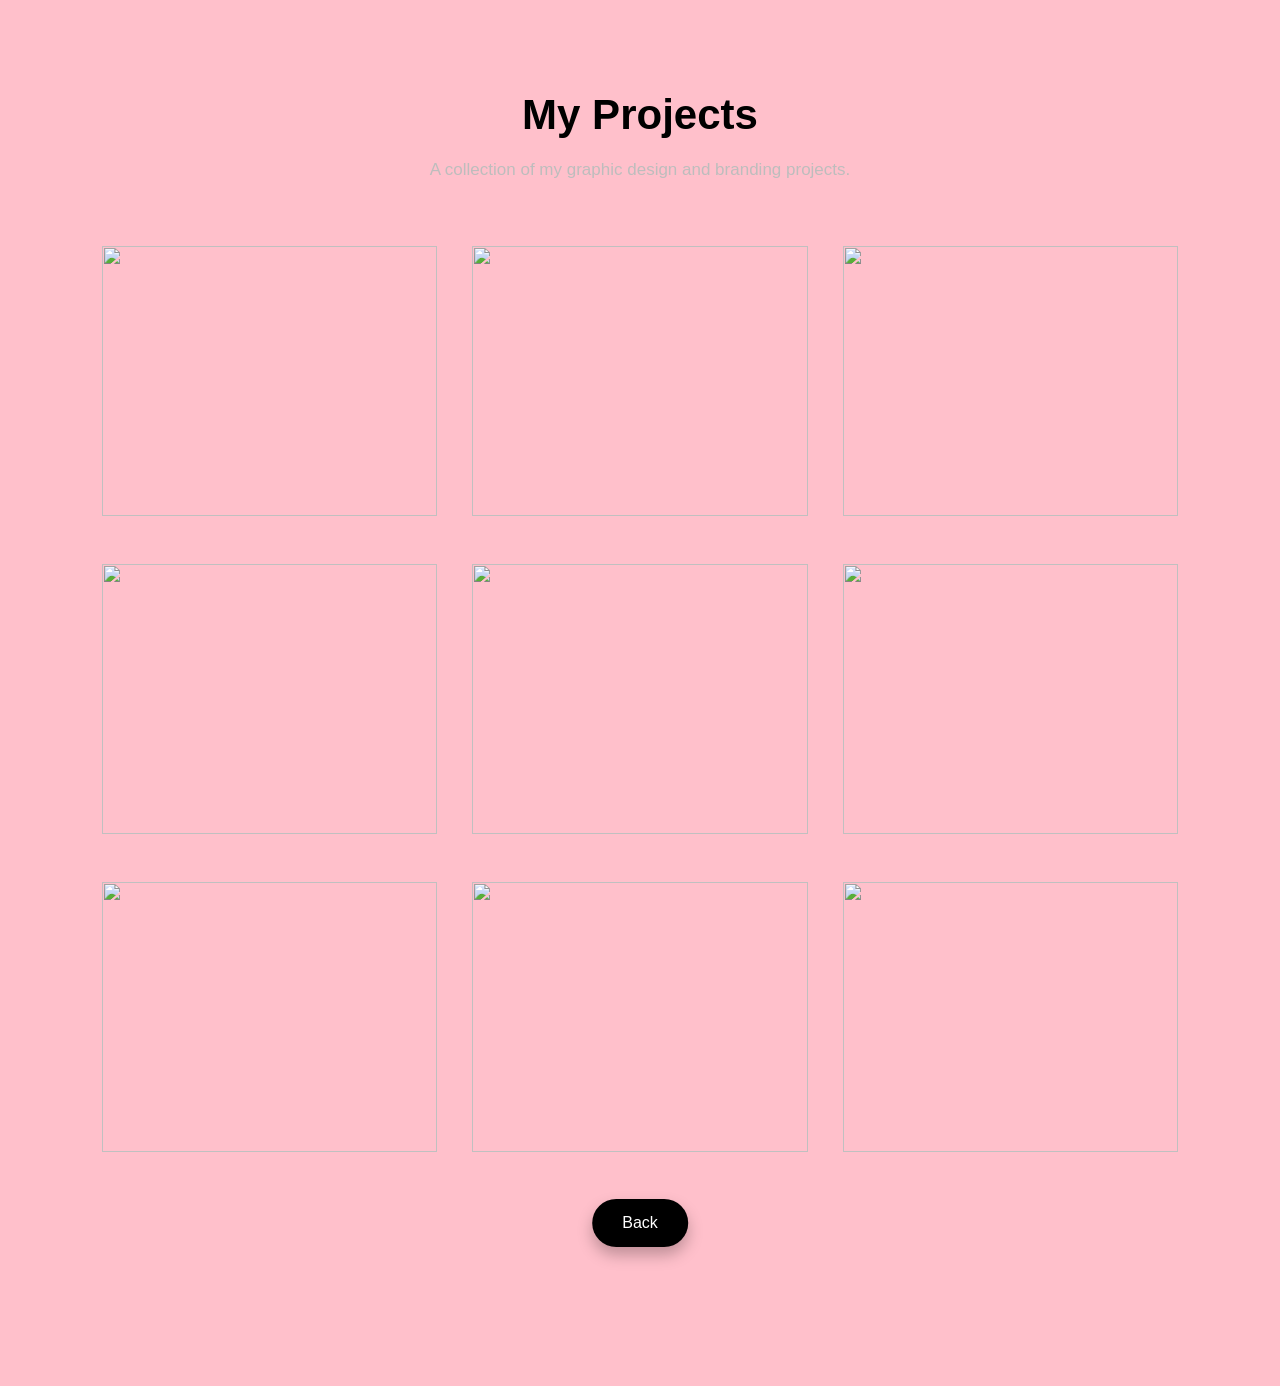
==== commit 67a6343b: "Add files via upload" ====
--- a/project.html
+++ b/project.html
@@ -10,75 +10,307 @@
   <!-- Google Font -->
   <link href="https://fonts.googleapis.com/css2?family=Cinzel:wght@500;700&display=swap" rel="stylesheet">
 
-  <link rel="stylesheet" type="text/css" href="styles.css">
+  <link rel="stylesheet" href="styles.css">
 </head>
-<body style="background-color: black;">
-      
+<style>
+	.projects{
+
+width:100%;
+padding:90px 8%;
+background: pink;
+}
+
+.section-title{
+
+text-align:center;
+margin-bottom:60px;
+}
+
+.section-title h2{
+
+color:#000000;
+font-size:42px;
+font-weight:700;
+}
+
+.section-title p{
+
+color:#bdbdbd;
+font-size:17px;
+margin-top:15px;
+}
+
+.project-grid{
+
+display:grid;
+grid-template-columns:repeat(3,1fr);
+gap:35px;
+}
+
+.project-card{
+
+
+overflow:hidden;
+transition:.4s;
+}
+
+.project-card:hover{
+
+transform:translateY(-10px);
+}
+
+.project-card img{
+
+width:100%;
+height:270px;
+object-fit:cover;
+display:block;
+}
+
+.project-info{
+
+padding:20px;
+}
+
+.project-info h3{
+
+color:#fff;
+margin-bottom:10px;
+}
+
+.project-info p{
+
+color:#bdbdbd;
+line-height:1.7;
+}
+
+/* Tablet */
+
+@media(max-width:992px){
+
+.project-grid{
+
+grid-template-columns:repeat(2,1fr);
+
+}
+
+}
+
+/* Mobile */
+
+@media(max-width:768px){
+
+.project-grid{
+
+grid-template-columns:1fr;
+
+}
+
+.projects{
+
+padding:60px 20px;
+
+}
+
+.section-title h2{
+
+font-size:32px;
+
+}
+
+.project-card img{
+
+height:240px;
+
+}
+
+}
+
+.svg2{
+	position:absolute;
+	top:20%;
+	left:30%;
+	width:300px;
+	height:auto;
+	z-index:1;
+	animation:svgTwo 4s ease-in-out infinite alternate;
+  }
+  .svg2,
+	.svg4,
+	.svg5{
+	  width:150px;
+	}
+
+	 .svg1,
+	.svg2,
+	.svg3,
+	.svg4,
+	.svg5,
+	.svg6,
+	.svg7,
+	.svg8,
+	.svg9{
+	  opacity:.4;
+	}
+
+	 .svg1,
+  .svg2,
+  .svg3,
+  .svg4,
+  .svg5,
+  .svg6,
+  .svg7,
+  .svg8,
+  .svg9,
+  .svg10,
+  .svg11{
+	will-change:transform;
+  } 
+
+  /* .loader,
+	.svg1,
+	.svg2,
+	.svg3,
+	.svg4,
+	.svg5,
+	.svg6,
+	.svg7,
+	.svg8,
+	.svg9,
+	.svg10,
+	.svg11{
+	  display:none;
+	} */
+
+	.svg1,
+  .svg2,
+  .svg3,
+  .svg4,
+  .svg5,
+  .svg6,
+  .svg7,
+  .svg8,
+  .svg9,
+  .svg10,
+  .svg11{
+	pointer-events:none;
+  }  
+
+  .svg4{
+	position:absolute;
+	top:70%;
+	left:-5%;
+	width:300px;
+	height:auto;
+	z-index:1;
+	animation:svgFour 8s ease-in-out infinite alternate;
+  }
+
+  .svg5{
+	position:absolute;
+	top:0;
+	right:10%;
+	width:300px;
+	height:auto;
+	z-index:1;
+	animation:svgFive 6s ease-in-out infinite alternate;
+  }
+</style>
+
+<body >
+	
 	<div class="loader">
 		<div class="intro">
 			<h3 class="intro-title">My Projects</h3>
 		</div>
 	</div>
-      <section id="projects1">
-    	<div class="cover1"></div>
-    	<h3 class="project-title" style="margin-top: 30px;">Projects</h3>
-    	<div class="projects-container1">
-			<div class="project1">
-				<a href="#"><img class="pro-img" src="1119.jpg"></a>
-				
-			</div>
-			<div class="project1">
-				<a href="#"><img class="pro-img" src="air plan mock up.jpg"></a>
-				
-			</div>
-			<div class="project1">
-				<a href="#"><img class="pro-img" src="Business Card.jpg"></a>
-				
-			</div>
-
-
-            <div class="project1">
-				<a href="#"><img class="pro-img" src="Coffee.Packaging.Mockup.jpg"></a>
-				
-			</div>
-			<div class="project1">
-				<a href="#"><img class="pro-img" src="e-01.jpg"></a>
-				
-			</div>
-			<div class="project1">
-				<a href="#"><img class="pro-img" src="gg.jpg"></a>
-				
-			</div>
-
-            <div class="project1">
-				<a href="#"><img class="pro-img" src="M003T125_Coffee_Cup_Holder_05.jpg"></a>
-				
-			</div>
-			<div class="project1">
-				<a href="#"><img class="pro-img" src="PSD_05.jpg"></a>
-				
-			</div>
-			<div class="project1">
-				<a href="#"><img class="pro-img" src="Round Sign Mockup.jpg"></a>
-				
-			</div>
-
-           
-    	</div>
-        <br>
-         <a href="index.html"><button style="width: 100px; height: 40px; border-radius: 5px; background-color: white; color: black;"><b><i><h4>Back</h4></i></b></button></a>
-         <br>
-         <br>
-    	<img class="svg8" src="square-poly.svg" alt="">
-    	<img class="svg9" src="square-poly.svg" alt=""> 
-        <img class="svg8" src="square-poly.svg" alt="">
-    	<img class="svg9" src="square-poly.svg" alt="">
-    </section>
-    <!-- <a href="project.html" class="nav-btn pos2" style="background-color: white; color: black;">More Projects</a> -->
-
-    <button>Moor</button>
+      
+	<section class="projects">
+
+		<div class="section-title">
+			<h2>My Projects</h2>
+			<p>A collection of my graphic design and branding projects.</p>
+		</div>
+	
+		<div class="project-grid">
+	
+			<div class="project-card">
+				<img src="img/01.jpg" alt="">
+				
+			</div>
+	
+			<div class="project-card">
+				<img src="img/05.jpg" alt="">
+				
+			</div>
+	
+			<div class="project-card">
+				<img src="img/1119.jpg" alt="">
+				
+			</div>
+			
+		</div>
+	<br>
+	<br>
+
+		<div class="project-grid">
+	
+			<div class="project-card">
+				<img src="img/e-01.jpg" alt="">
+				
+			</div>
+	
+			<div class="project-card">
+				<img src="img/air plan mock up.jpg" alt="">
+				
+			</div>
+	
+			<div class="project-card">
+				<img src="img/Business Card.jpg" alt="">
+				
+			</div>
+			 
+		</div>
+
+		<br>
+		<br>
+		<div class="project-grid">
+	
+			<div class="project-card">
+				<img src="img/gg.jpg" alt="">
+				
+			</div>
+	
+			<div class="project-card">
+				<img src="img/M003T125_Coffee_Cup_Holder_05.jpg" alt="">
+				
+			</div>
+	
+			<div class="project-card">
+				<img src="img/PSD_05.jpg" alt="">
+				
+			</div>
+			
+		</div>
+		
+	<br>
+	<br>
+	<br>
+	<br>
+	<br>
+	<br>
+		<a href="index.html" class="nav-btn1 pos2">Back</a>
+		
+		<img class="svg2" src="svg/square.svg" alt="">
+		<img class="svg4" src="svg/dashed-circle.svg" alt="">
+		<img class="svg5" src="svg/square-poly.svg" alt="">
+		
+	</section>
+       
+	
+    
         <!-- Bootstrap JS -->
   <script src="https://cdn.jsdelivr.net/npm/bootstrap@5.3.2/dist/js/bootstrap.bundle.min.js"></script>
 
 </body>
-</html>
+</html>
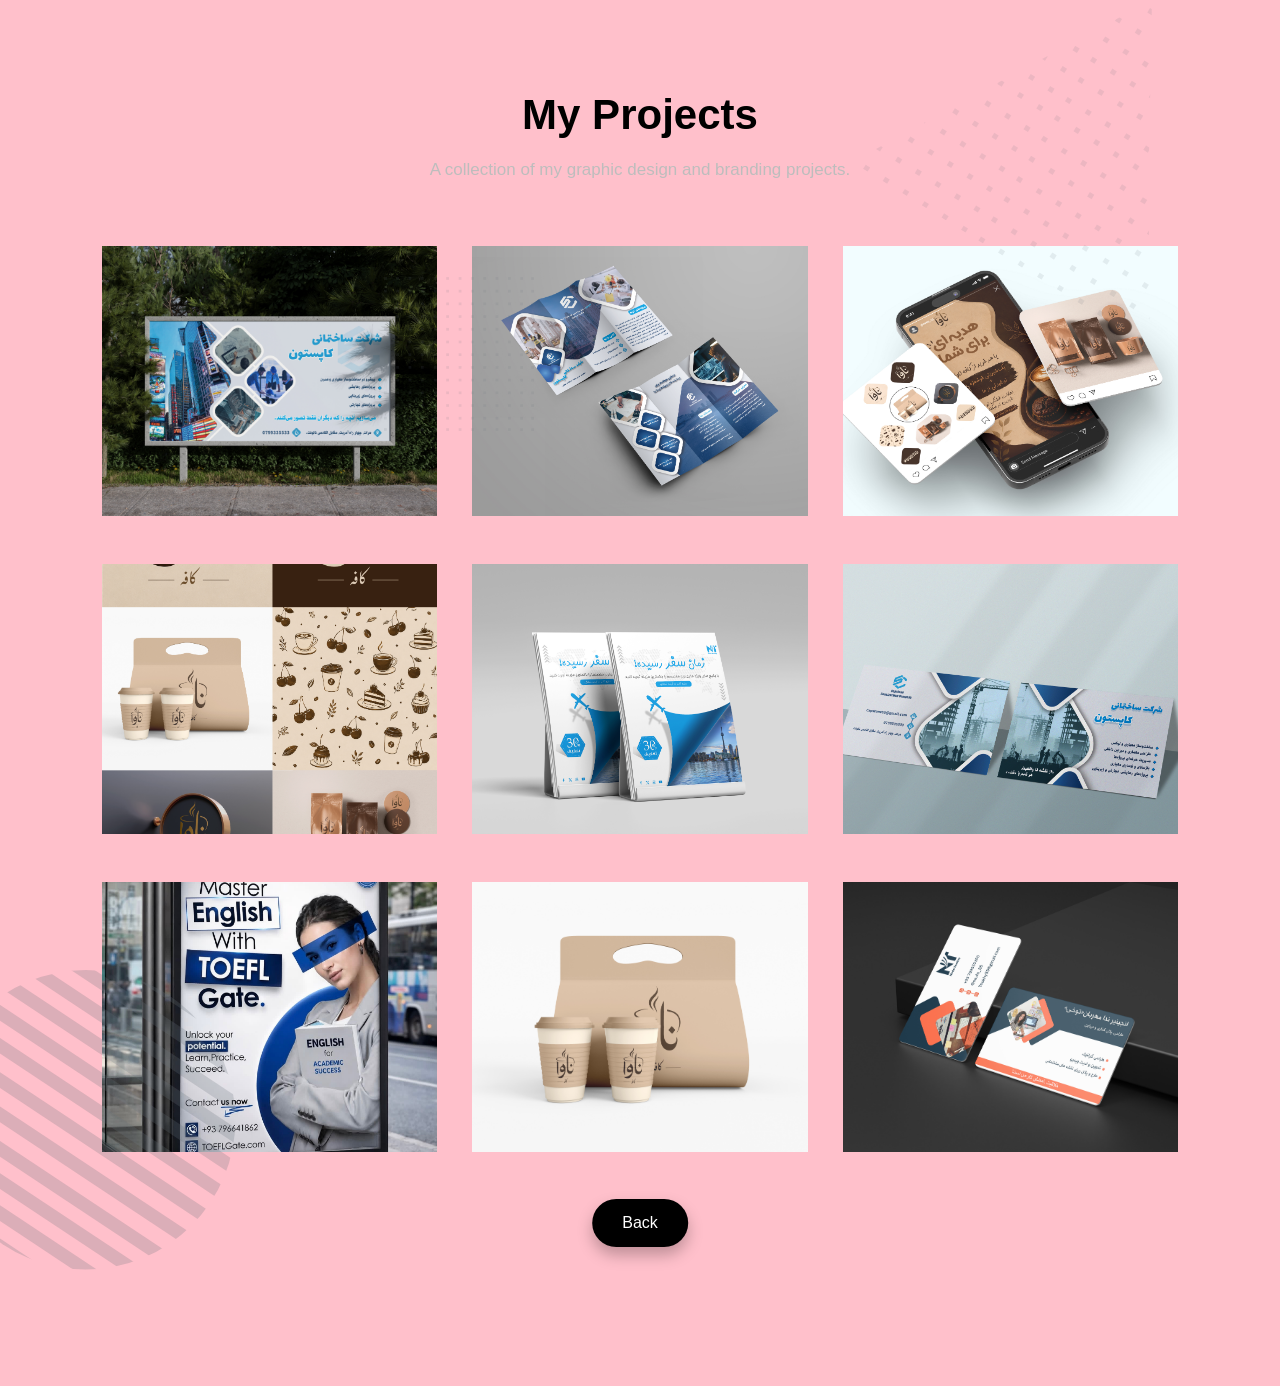
==== commit 39be3611: "Update project.html" ====
--- a/project.html
+++ b/project.html
@@ -235,17 +235,17 @@
 		<div class="project-grid">
 	
 			<div class="project-card">
-				<img src="img/01.jpg" alt="">
-				
-			</div>
-	
-			<div class="project-card">
-				<img src="img/05.jpg" alt="">
-				
-			</div>
-	
-			<div class="project-card">
-				<img src="img/1119.jpg" alt="">
+				<img src="01.jpg" alt="">
+				
+			</div>
+	
+			<div class="project-card">
+				<img src="05.jpg" alt="">
+				
+			</div>
+	
+			<div class="project-card">
+				<img src="1119.jpg" alt="">
 				
 			</div>
 			
@@ -256,17 +256,17 @@
 		<div class="project-grid">
 	
 			<div class="project-card">
-				<img src="img/e-01.jpg" alt="">
-				
-			</div>
-	
-			<div class="project-card">
-				<img src="img/air plan mock up.jpg" alt="">
-				
-			</div>
-	
-			<div class="project-card">
-				<img src="img/Business Card.jpg" alt="">
+				<img src="e-01.jpg" alt="">
+				
+			</div>
+	
+			<div class="project-card">
+				<img src="air plan mock up.jpg" alt="">
+				
+			</div>
+	
+			<div class="project-card">
+				<img src="Business Card.jpg" alt="">
 				
 			</div>
 			 
@@ -277,17 +277,17 @@
 		<div class="project-grid">
 	
 			<div class="project-card">
-				<img src="img/gg.jpg" alt="">
-				
-			</div>
-	
-			<div class="project-card">
-				<img src="img/M003T125_Coffee_Cup_Holder_05.jpg" alt="">
-				
-			</div>
-	
-			<div class="project-card">
-				<img src="img/PSD_05.jpg" alt="">
+				<img src="gg.jpg" alt="">
+				
+			</div>
+	
+			<div class="project-card">
+				<img src="M003T125_Coffee_Cup_Holder_05.jpg" alt="">
+				
+			</div>
+	
+			<div class="project-card">
+				<img src="PSD_05.jpg" alt="">
 				
 			</div>
 			
@@ -301,9 +301,9 @@
 	<br>
 		<a href="index.html" class="nav-btn1 pos2">Back</a>
 		
-		<img class="svg2" src="svg/square.svg" alt="">
-		<img class="svg4" src="svg/dashed-circle.svg" alt="">
-		<img class="svg5" src="svg/square-poly.svg" alt="">
+		<img class="svg2" src="square.svg" alt="">
+		<img class="svg4" src="dashed-circle.svg" alt="">
+		<img class="svg5" src="square-poly.svg" alt="">
 		
 	</section>
        
@@ -313,4 +313,4 @@
   <script src="https://cdn.jsdelivr.net/npm/bootstrap@5.3.2/dist/js/bootstrap.bundle.min.js"></script>
 
 </body>
-</html>+</html>
